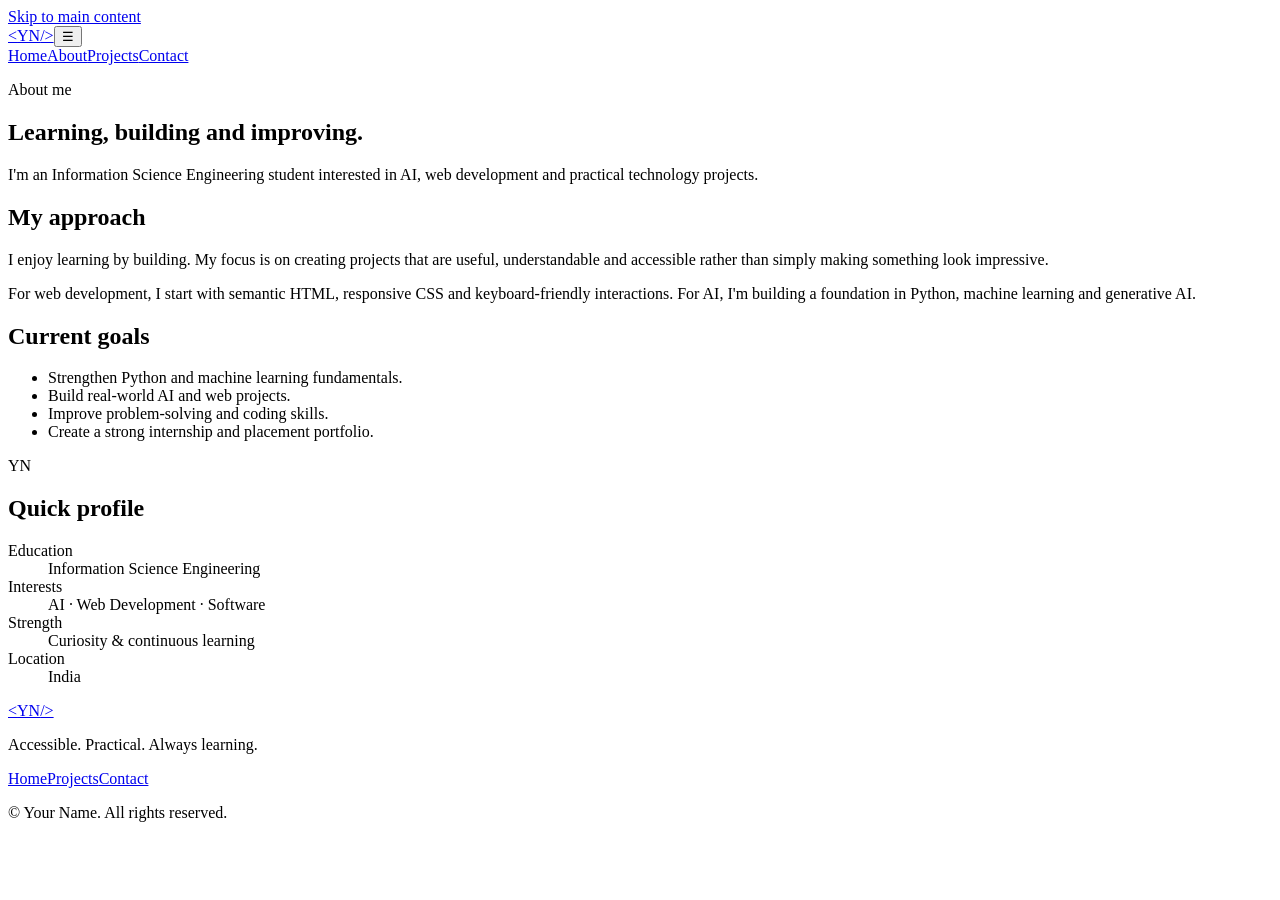
==== about.html @ a7153368 "Add files via upload" ====
<!doctype html><html lang="en"><head><meta charset="utf-8"><meta name="viewport" content="width=device-width, initial-scale=1"><meta name="description" content="About Your Name, an Information Science Engineering student interested in AI and web development."><title>About | Your Name</title><link rel="stylesheet" href="assets/css/style.css"></head><body><a class="skip-link" href="#main">Skip to main content</a><header class="site-header"><div class="container nav-wrap"><a class="logo" href="index.html"><span>&lt;</span>YN<span>/&gt;</span></a><button class="menu-toggle" type="button" aria-expanded="false" aria-controls="nav">☰</button><nav id="nav" aria-label="Primary navigation"><a href="index.html">Home</a><a aria-current="page" href="about.html">About</a><a href="projects.html">Projects</a><a href="contact.html">Contact</a></nav></div></header><main id="main"><section class="page-hero"><div class="container narrow"><p class="kicker">About me</p><h1>Learning, building and improving.</h1><p>I'm an Information Science Engineering student interested in AI, web development and practical technology projects.</p></div></section><section class="section"><div class="container about-grid"><article><h2>My approach</h2><p>I enjoy learning by building. My focus is on creating projects that are useful, understandable and accessible rather than simply making something look impressive.</p><p>For web development, I start with semantic HTML, responsive CSS and keyboard-friendly interactions. For AI, I'm building a foundation in Python, machine learning and generative AI.</p><h2>Current goals</h2><ul class="nice-list"><li>Strengthen Python and machine learning fundamentals.</li><li>Build real-world AI and web projects.</li><li>Improve problem-solving and coding skills.</li><li>Create a strong internship and placement portfolio.</li></ul></article><aside class="info-card"><div class="avatar large" aria-hidden="true">YN</div><h2>Quick profile</h2><dl><dt>Education</dt><dd>Information Science Engineering</dd><dt>Interests</dt><dd>AI · Web Development · Software</dd><dt>Strength</dt><dd>Curiosity & continuous learning</dd><dt>Location</dt><dd>India</dd></dl></aside></div></section></main><footer class="footer"><div class="container footer-top"><div><a class="logo footer-logo" href="index.html"><span>&lt;</span>YN<span>/&gt;</span></a><p>Accessible. Practical. Always learning.</p></div><nav aria-label="Footer navigation"><a href="index.html">Home</a><a href="projects.html">Projects</a><a href="contact.html">Contact</a></nav></div><div class="container footer-bottom"><p>© <span id="year"></span> Your Name. All rights reserved.</p></div></footer><script src="assets/js/script.js" defer></script></body></html>
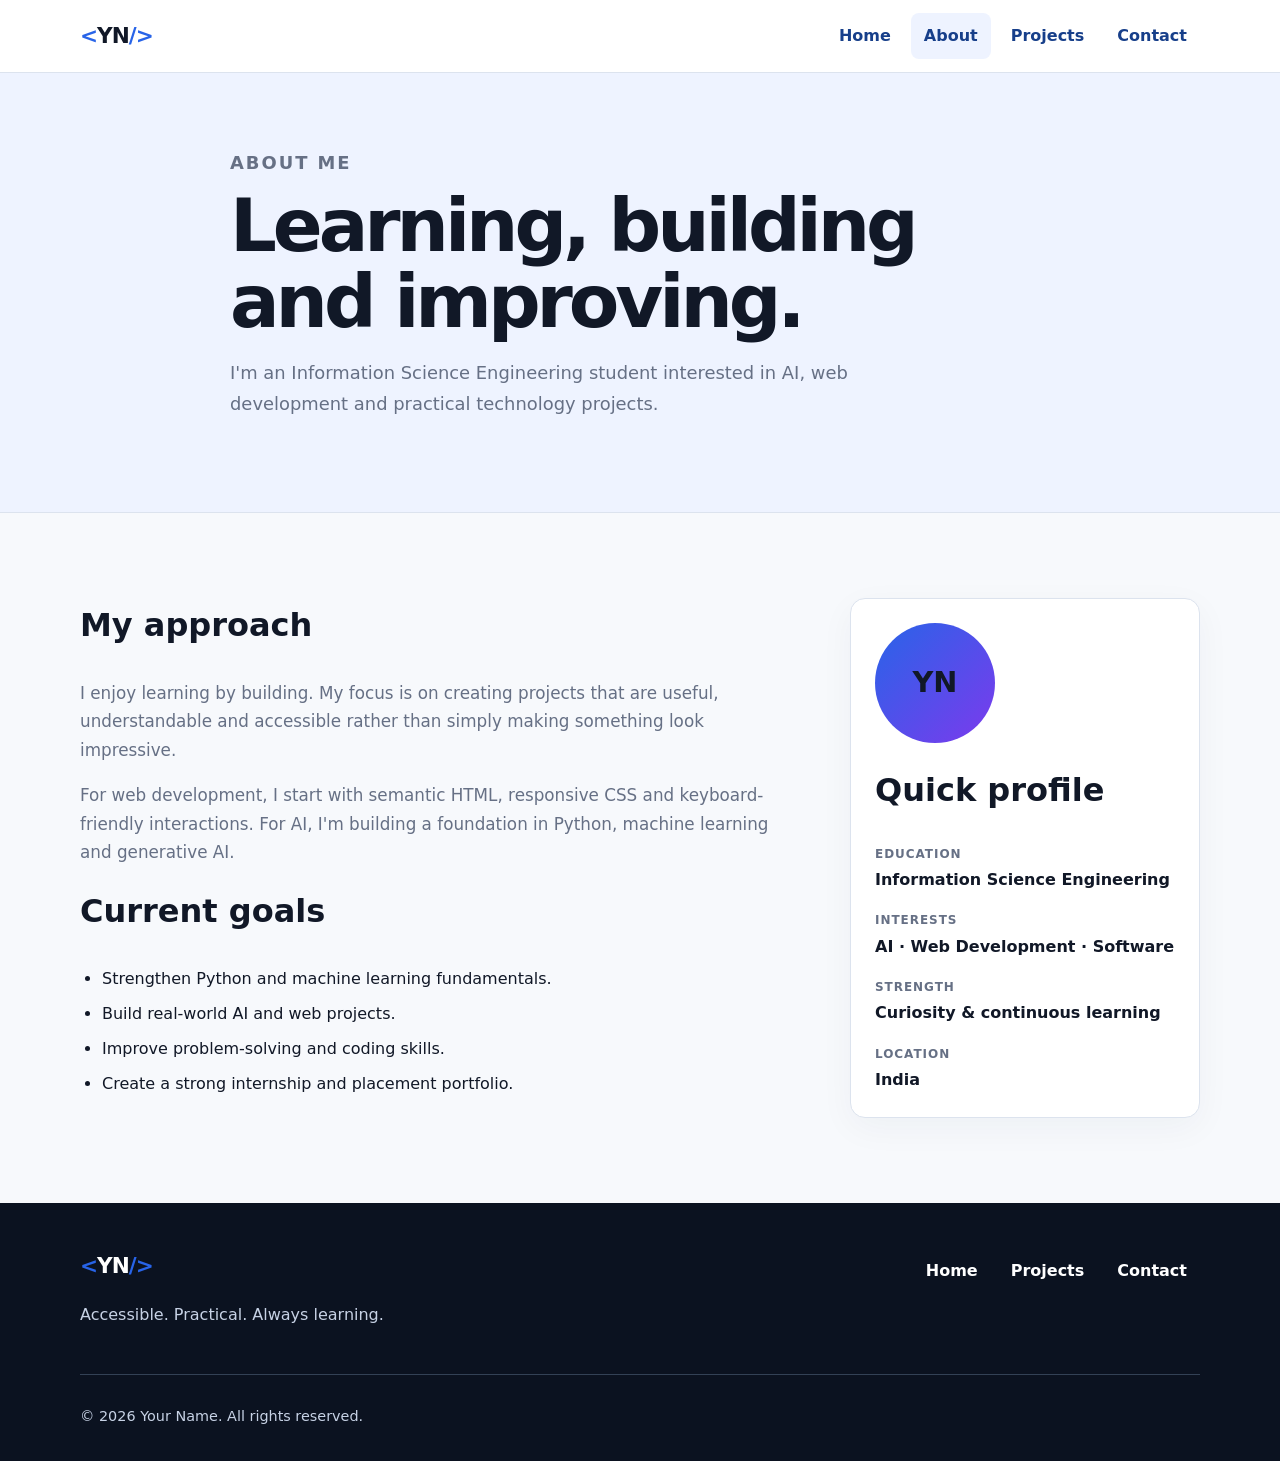
==== commit e3123bef: "Fix stylesheet link and improve HTML structure Updated the stylesheet link to a relative path and en" ====
--- a/about.html
+++ b/about.html
@@ -1 +1 @@
-<!doctype html><html lang="en"><head><meta charset="utf-8"><meta name="viewport" content="width=device-width, initial-scale=1"><meta name="description" content="About Your Name, an Information Science Engineering student interested in AI and web development."><title>About | Your Name</title><link rel="stylesheet" href="assets/css/style.css"></head><body><a class="skip-link" href="#main">Skip to main content</a><header class="site-header"><div class="container nav-wrap"><a class="logo" href="index.html"><span>&lt;</span>YN<span>/&gt;</span></a><button class="menu-toggle" type="button" aria-expanded="false" aria-controls="nav">☰</button><nav id="nav" aria-label="Primary navigation"><a href="index.html">Home</a><a aria-current="page" href="about.html">About</a><a href="projects.html">Projects</a><a href="contact.html">Contact</a></nav></div></header><main id="main"><section class="page-hero"><div class="container narrow"><p class="kicker">About me</p><h1>Learning, building and improving.</h1><p>I'm an Information Science Engineering student interested in AI, web development and practical technology projects.</p></div></section><section class="section"><div class="container about-grid"><article><h2>My approach</h2><p>I enjoy learning by building. My focus is on creating projects that are useful, understandable and accessible rather than simply making something look impressive.</p><p>For web development, I start with semantic HTML, responsive CSS and keyboard-friendly interactions. For AI, I'm building a foundation in Python, machine learning and generative AI.</p><h2>Current goals</h2><ul class="nice-list"><li>Strengthen Python and machine learning fundamentals.</li><li>Build real-world AI and web projects.</li><li>Improve problem-solving and coding skills.</li><li>Create a strong internship and placement portfolio.</li></ul></article><aside class="info-card"><div class="avatar large" aria-hidden="true">YN</div><h2>Quick profile</h2><dl><dt>Education</dt><dd>Information Science Engineering</dd><dt>Interests</dt><dd>AI · Web Development · Software</dd><dt>Strength</dt><dd>Curiosity & continuous learning</dd><dt>Location</dt><dd>India</dd></dl></aside></div></section></main><footer class="footer"><div class="container footer-top"><div><a class="logo footer-logo" href="index.html"><span>&lt;</span>YN<span>/&gt;</span></a><p>Accessible. Practical. Always learning.</p></div><nav aria-label="Footer navigation"><a href="index.html">Home</a><a href="projects.html">Projects</a><a href="contact.html">Contact</a></nav></div><div class="container footer-bottom"><p>© <span id="year"></span> Your Name. All rights reserved.</p></div></footer><script src="assets/js/script.js" defer></script></body></html>+<!doctype html><html lang="en"><head><meta charset="utf-8"><meta name="viewport" content="width=device-width, initial-scale=1"><meta name="description" content="About Your Name, an Information Science Engineering student interested in AI and web development."><title>About | Your Name</title><link rel="stylesheet" href="style.css"></head><body><a class="skip-link" href="#main">Skip to main content</a><header class="site-header"><div class="container nav-wrap"><a class="logo" href="index.html"><span>&lt;</span>YN<span>/&gt;</span></a><button class="menu-toggle" type="button" aria-expanded="false" aria-controls="nav">☰</button><nav id="nav" aria-label="Primary navigation"><a href="index.html">Home</a><a aria-current="page" href="about.html">About</a><a href="projects.html">Projects</a><a href="contact.html">Contact</a></nav></div></header><main id="main"><section class="page-hero"><div class="container narrow"><p class="kicker">About me</p><h1>Learning, building and improving.</h1><p>I'm an Information Science Engineering student interested in AI, web development and practical technology projects.</p></div></section><section class="section"><div class="container about-grid"><article><h2>My approach</h2><p>I enjoy learning by building. My focus is on creating projects that are useful, understandable and accessible rather than simply making something look impressive.</p><p>For web development, I start with semantic HTML, responsive CSS and keyboard-friendly interactions. For AI, I'm building a foundation in Python, machine learning and generative AI.</p><h2>Current goals</h2><ul class="nice-list"><li>Strengthen Python and machine learning fundamentals.</li><li>Build real-world AI and web projects.</li><li>Improve problem-solving and coding skills.</li><li>Create a strong internship and placement portfolio.</li></ul></article><aside class="info-card"><div class="avatar large" aria-hidden="true">YN</div><h2>Quick profile</h2><dl><dt>Education</dt><dd>Information Science Engineering</dd><dt>Interests</dt><dd>AI · Web Development · Software</dd><dt>Strength</dt><dd>Curiosity & continuous learning</dd><dt>Location</dt><dd>India</dd></dl></aside></div></section></main><footer class="footer"><div class="container footer-top"><div><a class="logo footer-logo" href="index.html"><span>&lt;</span>YN<span>/&gt;</span></a><p>Accessible. Practical. Always learning.</p></div><nav aria-label="Footer navigation"><a href="index.html">Home</a><a href="projects.html">Projects</a><a href="contact.html">Contact</a></nav></div><div class="container footer-bottom"><p>© <span id="year"></span> Your Name. All rights reserved.</p></div></footer><script src="script.js" defer></script></body></html>
--- a/style.css
+++ b/style.css
@@ -0,0 +1 @@
+*{box-sizing:border-box} :root{--bg:#f7f9fc;--ink:#111827;--muted:#667085;--line:#dce3ee;--blue:#2864e8;--blue2:#173f8a;--dark:#0b1220;--white:#fff;--green:#16a36a;--focus:#ffb000}html{scroll-behavior:smooth}body{margin:0;background:var(--bg);color:var(--ink);font:16px/1.7 Inter,system-ui,-apple-system,"Segoe UI",sans-serif}a{color:var(--blue2);text-underline-offset:4px}a:focus-visible,button:focus-visible,input:focus-visible,textarea:focus-visible{outline:4px solid var(--focus);outline-offset:3px}.container{width:min(1120px,calc(100% - 40px));margin:auto}.narrow{max-width:820px}.skip-link{position:fixed;left:16px;top:-100px;background:#000;color:#fff;padding:10px 14px;border-radius:7px;z-index:100}.skip-link:focus{top:16px}.site-header{position:sticky;top:0;z-index:50;background:rgba(255,255,255,.96);backdrop-filter:blur(10px);border-bottom:1px solid var(--line)}.nav-wrap{min-height:72px;display:flex;align-items:center;justify-content:space-between}.logo{font-size:1.35rem;font-weight:900;text-decoration:none;color:var(--ink);letter-spacing:-1px}.logo span{color:var(--blue)}nav{display:flex;gap:7px}nav a{padding:9px 13px;border-radius:8px;text-decoration:none;font-weight:700}nav a:hover,nav a[aria-current=page]{background:#eef3ff;color:var(--blue2)}.menu-toggle{display:none;border:1px solid var(--line);background:#fff;border-radius:8px;font-size:22px;padding:6px 10px}.hero{padding:95px 0 85px;background:radial-gradient(circle at 90% 20%,#dce9ff 0,#f7f9fc 30%,#f7f9fc 70%)}.hero-grid{display:grid;grid-template-columns:1.35fr .65fr;gap:75px;align-items:center}.kicker,.tag{color:var(--blue);font-weight:900;text-transform:uppercase;letter-spacing:.11em;font-size:.76rem;margin:0 0 10px}.hero h1,.page-hero h1{font-size:clamp(3rem,7vw,5.4rem);line-height:1.03;letter-spacing:-.055em;margin:0 0 18px}.role{font-size:1.2rem;font-weight:800}.role span{color:var(--blue)}.hero-text,.page-hero p{font-size:1.12rem;color:var(--muted);max-width:680px}.actions{display:flex;gap:12px;flex-wrap:wrap;margin:28px 0}.btn{display:inline-flex;align-items:center;justify-content:center;gap:8px;min-height:48px;padding:11px 18px;border-radius:9px;border:2px solid var(--blue);font-weight:850;text-decoration:none;cursor:pointer}.btn-primary{background:var(--blue);color:#fff}.btn-primary:hover{background:var(--blue2);border-color:var(--blue2)}.btn-outline{background:#fff;color:var(--blue2)}.btn-light{background:#fff;color:var(--blue2);border-color:#fff}.socials{display:flex;gap:18px;font-weight:750}.profile-card{background:var(--dark);color:#fff;padding:28px;border-radius:20px;box-shadow:0 24px 60px #15294a26}.avatar{width:96px;height:96px;border-radius:50%;display:grid;place-items:center;background:linear-gradient(135deg,#2864e8,#7c3aed);font-size:1.8rem;font-weight:900;margin-bottom:20px}.avatar.large{width:120px;height:120px}.status{display:inline-flex;align-items:center;gap:7px;font-size:.82rem;color:#dbe7ff;margin-bottom:18px}.status span{width:8px;height:8px;border-radius:50%;background:#4ade80}.profile-card h2{font-size:1.7rem;line-height:1.2}.profile-card p{color:#b9c6dc}.mini-stats{display:grid;grid-template-columns:repeat(3,1fr);border-top:1px solid #334155;margin-top:24px;padding-top:18px;gap:10px}.mini-stats div{display:grid}.mini-stats span{font-size:.72rem;color:#93a4be}.section{padding:85px 0}.section-head{margin-bottom:35px}.section-head h2,.cta h2{font-size:clamp(2rem,4vw,3rem);line-height:1.1;letter-spacing:-.04em;margin:0}.split{display:flex;align-items:end;justify-content:space-between;gap:20px}.arrow-link{font-weight:850}.skills-grid{display:grid;grid-template-columns:repeat(4,1fr);gap:15px}.skills-grid article,.info-card{background:#fff;border:1px solid var(--line);border-radius:15px;padding:24px;box-shadow:0 10px 35px #15294a0b}.skill-icon{height:48px;width:48px;border-radius:12px;background:#eef3ff;color:var(--blue2);display:grid;place-items:center;font-weight:900;margin-bottom:18px}.skills-grid h3{margin:0 0 7px}.skills-grid p{color:var(--muted);margin:0}.projects-section{background:#fff}.project-grid{display:grid;grid-template-columns:repeat(2,1fr);gap:20px}.project-card{border:1px solid var(--line);border-radius:17px;overflow:hidden;background:#fff}.project-art,.case-art{height:240px;display:grid;place-items:end;padding:20px}.project-art span,.case-art span{font-size:5rem;font-weight:950;color:#ffffff80}.art-blue{background:linear-gradient(135deg,#0d2f73,#2864e8 55%,#a8c3ff)}.art-purple{background:linear-gradient(135deg,#32106b,#7c3aed 55%,#d8c7ff)}.art-green{background:linear-gradient(135deg,#064e3b,#10b981 55%,#a7f3d0)}.project-body{padding:25px}.project-body h3{font-size:1.5rem;margin:0 0 8px}.project-body p:not(.tag){color:var(--muted)}.project-body a{font-weight:850}.cta-section{padding:0 0 85px;background:#fff}.cta{background:linear-gradient(135deg,#173f8a,#2864e8);color:#fff;border-radius:20px;padding:45px 50px;display:flex;align-items:center;justify-content:space-between;gap:30px}.cta .kicker{color:#c9dcff}.cta p{color:#dbe7ff}.page-hero{padding:75px 0;background:#eef3ff;border-bottom:1px solid var(--line)}.page-hero h1{font-size:clamp(2.8rem,6vw,4.6rem)}.about-grid,.contact-grid{display:grid;grid-template-columns:1.4fr .7fr;gap:70px}.about-grid h2{font-size:2rem;margin-top:0}.about-grid p{color:var(--muted);font-size:1.05rem}.nice-list{padding-left:22px}.nice-list li{margin:8px 0}.info-card dl{margin:0}.info-card dt{font-size:.75rem;text-transform:uppercase;letter-spacing:.08em;color:var(--muted);font-weight:800;margin-top:17px}.info-card dd{margin:2px 0 0;font-weight:750}.project-list{display:grid;gap:28px}.case-card{display:grid;grid-template-columns:.8fr 1.2fr;gap:35px;align-items:center;background:#fff;border:1px solid var(--line);border-radius:18px;padding:22px}.case-art{height:300px;border-radius:12px}.case-card h2{font-size:2.1rem;margin:0 0 12px}.case-card p{color:var(--muted)}.chips{display:flex;flex-wrap:wrap;gap:8px;margin-top:18px}.chips span{background:#eef3ff;color:var(--blue2);border-radius:999px;padding:5px 10px;font-size:.78rem;font-weight:800}.form{display:grid;gap:18px;max-width:680px}.form div{display:grid;gap:6px}.form label{font-weight:800}.form input,.form textarea{font:inherit;border:2px solid #aebbd0;border-radius:9px;padding:12px;background:#fff}.form-status{min-height:24px;font-weight:700}.footer{background:var(--dark);color:#c7d2e5;padding:45px 0 18px}.footer a{color:#fff}.footer-top{display:flex;justify-content:space-between;gap:30px}.footer-logo{color:#fff}.footer-bottom{border-top:1px solid #334155;margin-top:30px;padding-top:15px;display:flex;justify-content:space-between;font-size:.9rem}.footer nav{align-items:start}@media(max-width:850px){.hero-grid,.about-grid,.contact-grid,.case-card{grid-template-columns:1fr}.hero-grid{gap:35px}.skills-grid{grid-template-columns:repeat(2,1fr)}.project-grid{grid-template-columns:1fr}.menu-toggle{display:block}.site-header nav{display:none}.site-header nav.open{display:flex;position:absolute;top:72px;left:0;right:0;background:#fff;border-bottom:1px solid var(--line);padding:12px 20px;flex-direction:column}.split{align-items:start;flex-direction:column}}@media(max-width:560px){.container{width:min(100% - 28px,1120px)}.hero{padding:65px 0}.section{padding:65px 0}.skills-grid{grid-template-columns:1fr}.cta{padding:30px;align-items:start;flex-direction:column}.footer-top,.footer-bottom{flex-direction:column}.project-art,.case-art{height:190px}}@media(prefers-reduced-motion:reduce){html{scroll-behavior:auto}}
